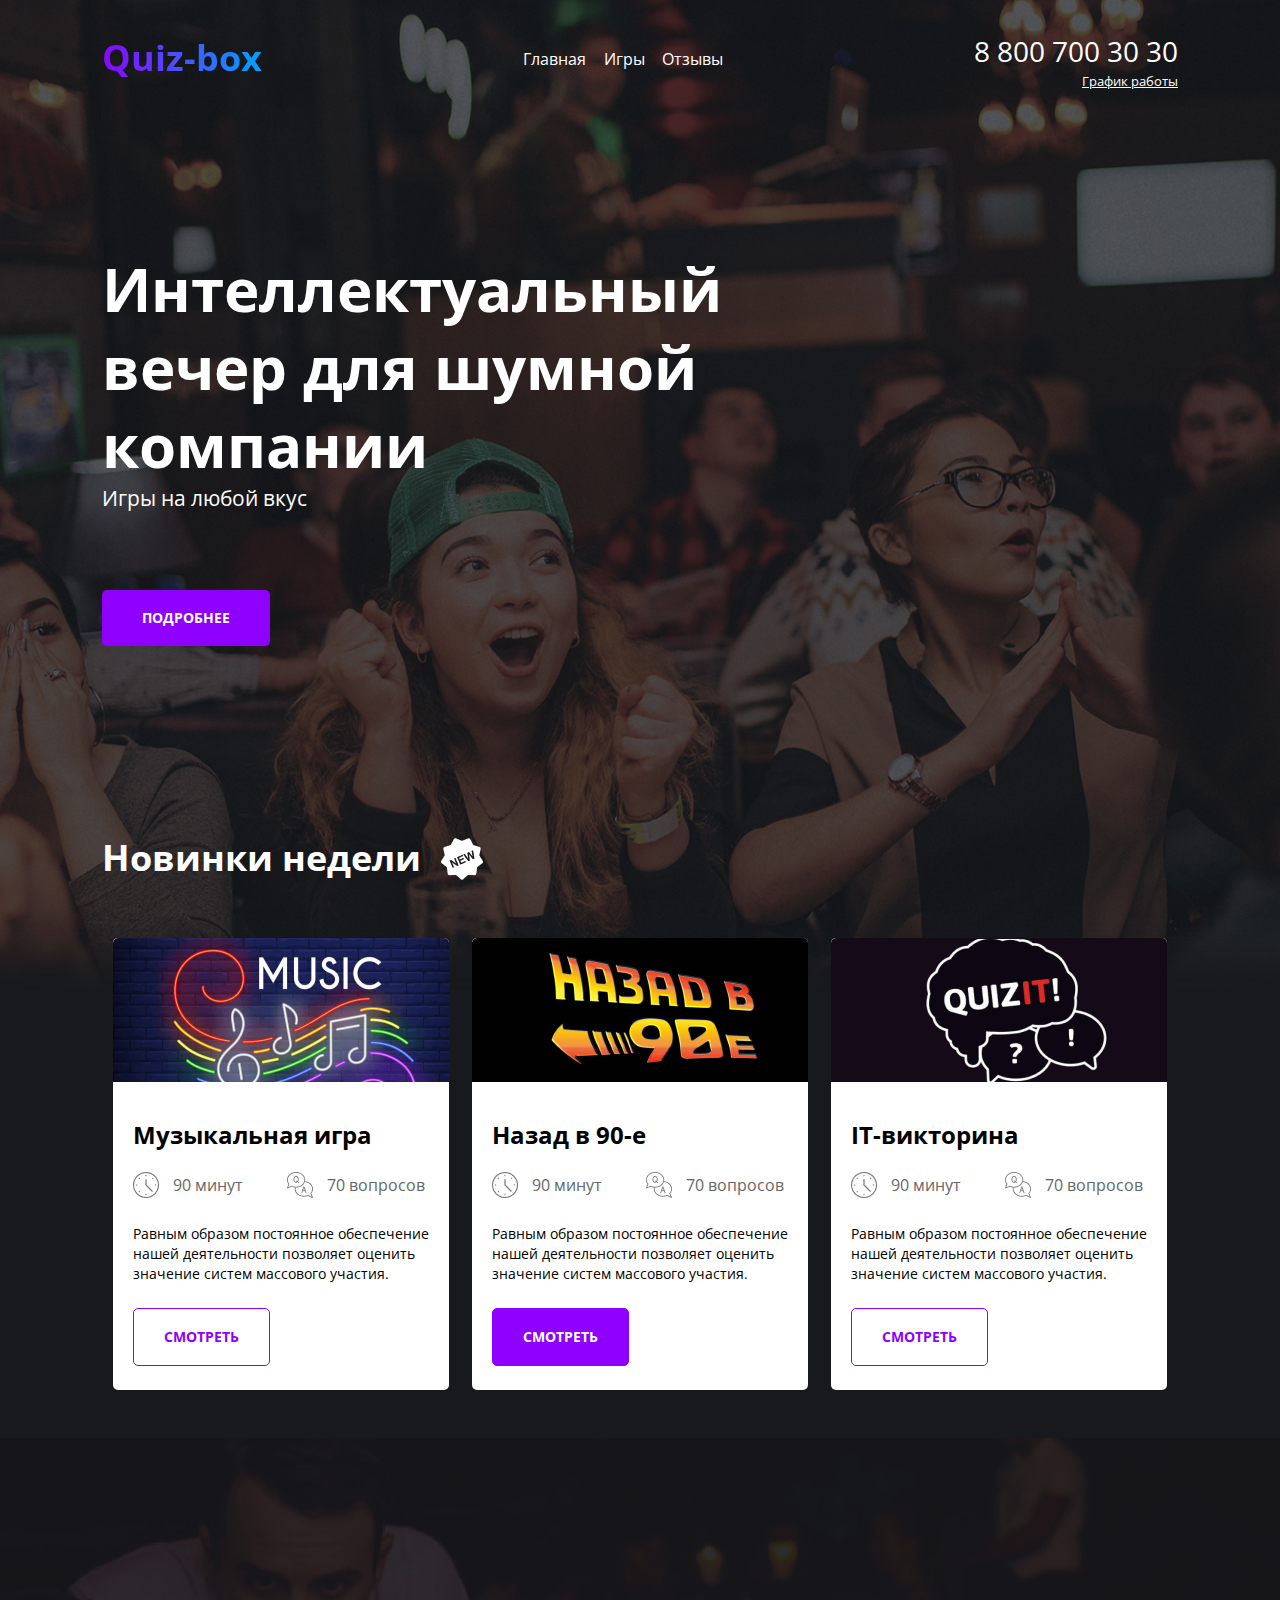
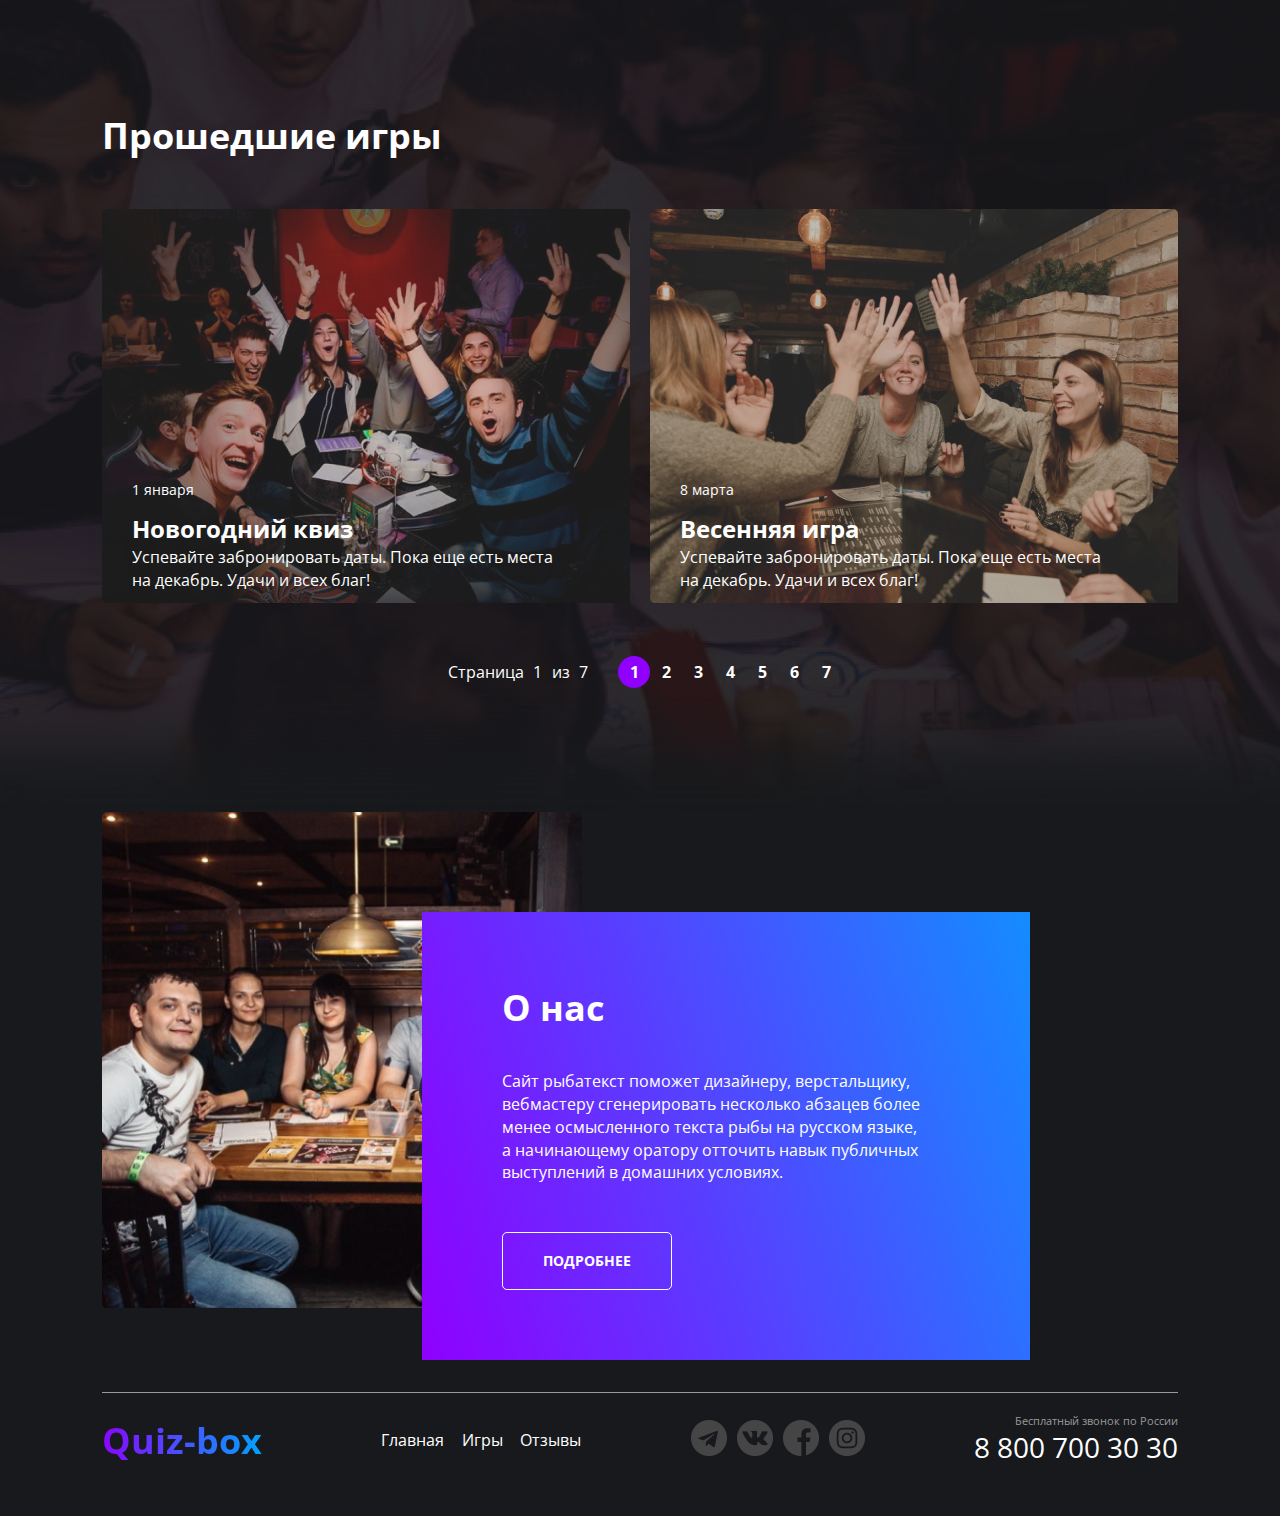
==== main.html @ e692c621 "Add files via upload" ====
<!DOCTYPE html>
<html lang="en">
  <head>
    <meta charset="UTF-8">
    <meta name="viewport" content="width=a, initial-scale=1.0">
    <title>Document</title>
    <link rel="preconnect" href="https://fonts.googleapis.com">
<link rel="preconnect" href="https://fonts.gstatic.com" crossorigin>
<link href="https://fonts.googleapis.com/css2?family=Inter:wght@100;200;300;400;500;600;700;800;900&family=Lora:ital,wght@0,500;0,600;0,700;1,500;1,600;1,700&family=Open+Sans:wght@400;700&display=swap" rel="stylesheet">

    <link rel="stylesheet" href="./style.css">
  </head>
  <body>
    <div class="wrapper main-page-wrapper">
      <div class="container">
      <header class="header">
        <div class="logo">
          <a href="#" class="logo__link">Quiz-box</a>
        </div>
        <nav class="menu">
          <ul class="menu__list">
            <li class="menu__item"><a href="./main.html" class="menu__link" target="_blank">Главная</a></li>
            <li class="menu__item"><a href="./services.html" class="menu__link" target="_blank">Игры</a></li>
            <li class="menu__item"><a href="./reviews.css" class="menu__link">Отзывы</a></li></li>
          </ul>
        </nav>
        <addres class="address">
          <div class="address__phone">
            <a href="tel:+78007003030">8 800 700 30 30</a>
          </div>
          <div class="address__schedule">График работы</div>
        </addres>
      </header>
      <main class="main">
        <section class="primary">
          <h1 class="primary__title">
            Интеллектуальный вечер для шумной компании
          </h1>
          <p class="primary__text">Игры на&nbsp;любой вкус</p>
          <a class="primary__button" href="" target="_blank">Подробнее</a>
        </section>
        <section class="week-new">
          <div class="week-new__title">
            <h2 class="week-new__title-text">Новинки недели</h2>
            <div class="week-new__title-icon"><img src="img/ic1.png" alt="New" /></div>
          </div>
          <ul class="week-new__list">
            <li class="week-new__card">
              <img src="img/music.png" alt="Музыкальная игра" class="week-new__img" />
              <div class="week-new__info">
                <h3 class="week-new__name">Музыкальная игра</h3>
                <div class="week-new__character">
                  <img src="./img/clock.png" alt="time" class="week-new__icon" />
                  <h4 class="week-new__subtitle week-new__time">90 минут</h4>
                </div>
                <div class="week-new__character">
                  <img src="./img/qa.png" alt="question" class="week-new__icon" />
                  <h4 class="week-new__subtitle">70 вопросов</h4>
                </div>
                <p class="week-new__text">
                  Равным образом постоянное обеспечение нашей деятельности
                  позволяет оценить значение систем массового участия.
                </p>
                <a class="card__button">Смотреть</a>
              </div>
            </li>
            <li class="week-new__card">
              <img src="./img/back.png" alt="Назад в&nbsp;90-е" class="week-new__img" />
              <div class="week-new__info">
                <h3 class="week-new__name">Назад в&nbsp;90-е</h3>
                <div class="week-new__character">
                  <img src="./img/clock.png" alt="time" class="week-new__icon" />
                  <h4 class="week-new__subtitle week-new__time">90 минут</h4>
                </div>
                <div class="week-new__character">
                  <img src="./img/qa.png" alt="question" class="week-new__icon" />
                  <h4 class="week-new__subtitle">70 вопросов</h4>
                </div>
                <p class="week-new__text">
                  Равным образом постоянное обеспечение нашей деятельности
                  позволяет оценить значение систем массового участия.
                </p>
                <a class="card__button card_button-full">Смотреть</a>
              </div>
            </li>
            <li class="week-new__card">
              <img src="./img/quize.png" alt="IT-викторина" class="week-new__img" />
              <div class="week-new__info">
                <h3 class="week-new__name">IT-викторина</h3>
                <div class="week-new__character">
                  <img src="./img/clock.png" alt="time" class="week-new__icon" />
                  <h4 class="week-new__subtitle week-new__time">90 минут</h4>
                </div>
                <div class="week-new__character">
                  <img src="./img/qa.png" alt="question" class="week-new__icon" />
                  <h4 class="week-new__subtitle">70 вопросов</h4>
                </div>
                <p class="week-new__text">
                  Равным образом постоянное обеспечение нашей деятельности
                  позволяет оценить значение систем массового участия.
                </p>
                <a class="card__button">Смотреть</a>
              </div>
            </li>
          </ul>
        </section>
        <section class="game">
          <h2 class="game__title">Прошедшие игры</h2>
          <ul class="game__list">
            <li class="game__card">
              <a href=""
                ><img src="./img/newyear.png" alt="Новогодний квиз" class="game__img"
              /></a>
              <div class="game__info">
                <p class="game__date">1 января</p>
                <h3 class="game__card-title">Новогодний квиз</h3>
                <p class="game__text">
                  Успевайте забронировать даты. Пока еще есть места
                  на&nbsp;декабрь. Удачи и&nbsp;всех благ!
                </p>
              </div>
            </li>
            <li class="game__card">
              <a href=""><img src="./img/spring.png" alt="Весенняя игра" class="game__img" /></a>
              <div class="game__info">
                <p class="game__date">8 марта</p>
                <h3 class="game__card-title">Весенняя игра</h3>
                <p class="game__text">
                  Успевайте забронировать даты. Пока еще есть места
                  на&nbsp;декабрь. Удачи и&nbsp;всех благ!
                </p>
              </div>
            </li>
          </ul>
          <div class="paginator">
            <div class="paginator__display">
              Страница <span class="paginator__display-current">1</span>из
              <span class="paginator__display-all">7</span>
            </div>
            <ul class="paginator__list">
              <li class="paginator__item paginator__item--active">
                <a href="" class="paginator__link">1</a>
              </li>
              <li class="paginator__item">
                <a href="" class="paginator__link">2</a>
              </li>
              <li class="paginator__item">
                <a href="" class="paginator__link">3</a>
              </li>
              <li class="paginator__item">
                <a href="" class="paginator__link">4</a>
              </li>
              <li class="paginator__item">
                <a href="" class="paginator__link">5</a>
              </li>
              <li class="paginator__item">
                <a href="" class="paginator__link">6</a>
              </li>
              <li class="paginator__item">
                <a href="" class="paginator__link">7</a>
              </li>
            </ul>
          </div>
        </section>
        <section class="about">
          <img src="./img/about.png" alt="Картинка о нас" class="about_img" />
          <div class="about__description">
            <h2 class="about__title">О&nbsp;нас</h2>
            <p class="about__text">
              Сайт рыбатекст поможет дизайнеру, верстальщику, вебмастеру
              сгенерировать несколько абзацев более менее осмысленного текста рыбы
              на&nbsp;русском языке, а&nbsp;начинающему оратору отточить навык
              публичных выступлений в&nbsp;домашних условиях.
            </p>
            <a class="about__button">Подробнее</a>
          </div>
        </section>
      </main>
        <footer class="footer">
          <div class="footer__border">
          </div>
          <div class="logo">
            <a href="#" class="logo__link">Quiz-box</a>
          </div>
          <nav class="menu__footer">
            <ul class="menu__list">
              <li class="menu__item"><a href="./main.html" class="menu__link" target="_blank">Главная</a></li>
              <li class="menu__item"><a href="./services.html" class="menu__link" target="_blank">Игры</a></li>
              <li class="menu__item"><a href="./reviews.css" class="menu__link">Отзывы</a></li></li>
            </ul>
          </nav>
          <div class="social">
            <ul class="social__list">
              <li class="social__item">
                <a href="" class="social__link"
                  ><img src="./img/tg.png" alt="tg" class="social__img"
                /></a>
              </li>
              <li class="social__item">
                <a href="" class="social__link"
                  ><img src="./img/vk.png" alt="vk" class="social__img"
                /></a>
              </li>
              <li class="social__item">
                <a href="" class="social__link"
                  ><img src="./img/f.png" alt="ok" class="social__img"
                /></a>
              </li>
              <li class="social__link">
                <a href="" class="social__link"
                  ><img src="./img/in.png" alt="youtube" class="social__img"
                /></a>
              </li>
            </ul>
          </div>
          <div class="address">
            <p class="address__call">Бесплатный звонок по&nbsp;России</p>
            <div class="address__phone">
              <a href="tel:+78007003030">8 800 700 30 30</a>
            </div>
          </div>
        </footer>

    </div>
    </div>
  </body>
</html>
---- style.css ----
@import url("./normalize.css");
@import url("./wrapper.css");
@import url("./header.css");
@import url("./main.css");
@import url("./footer.css");
@import url("./services_main.css");
@import url("./reviews.css");
@import url("./hello.css");
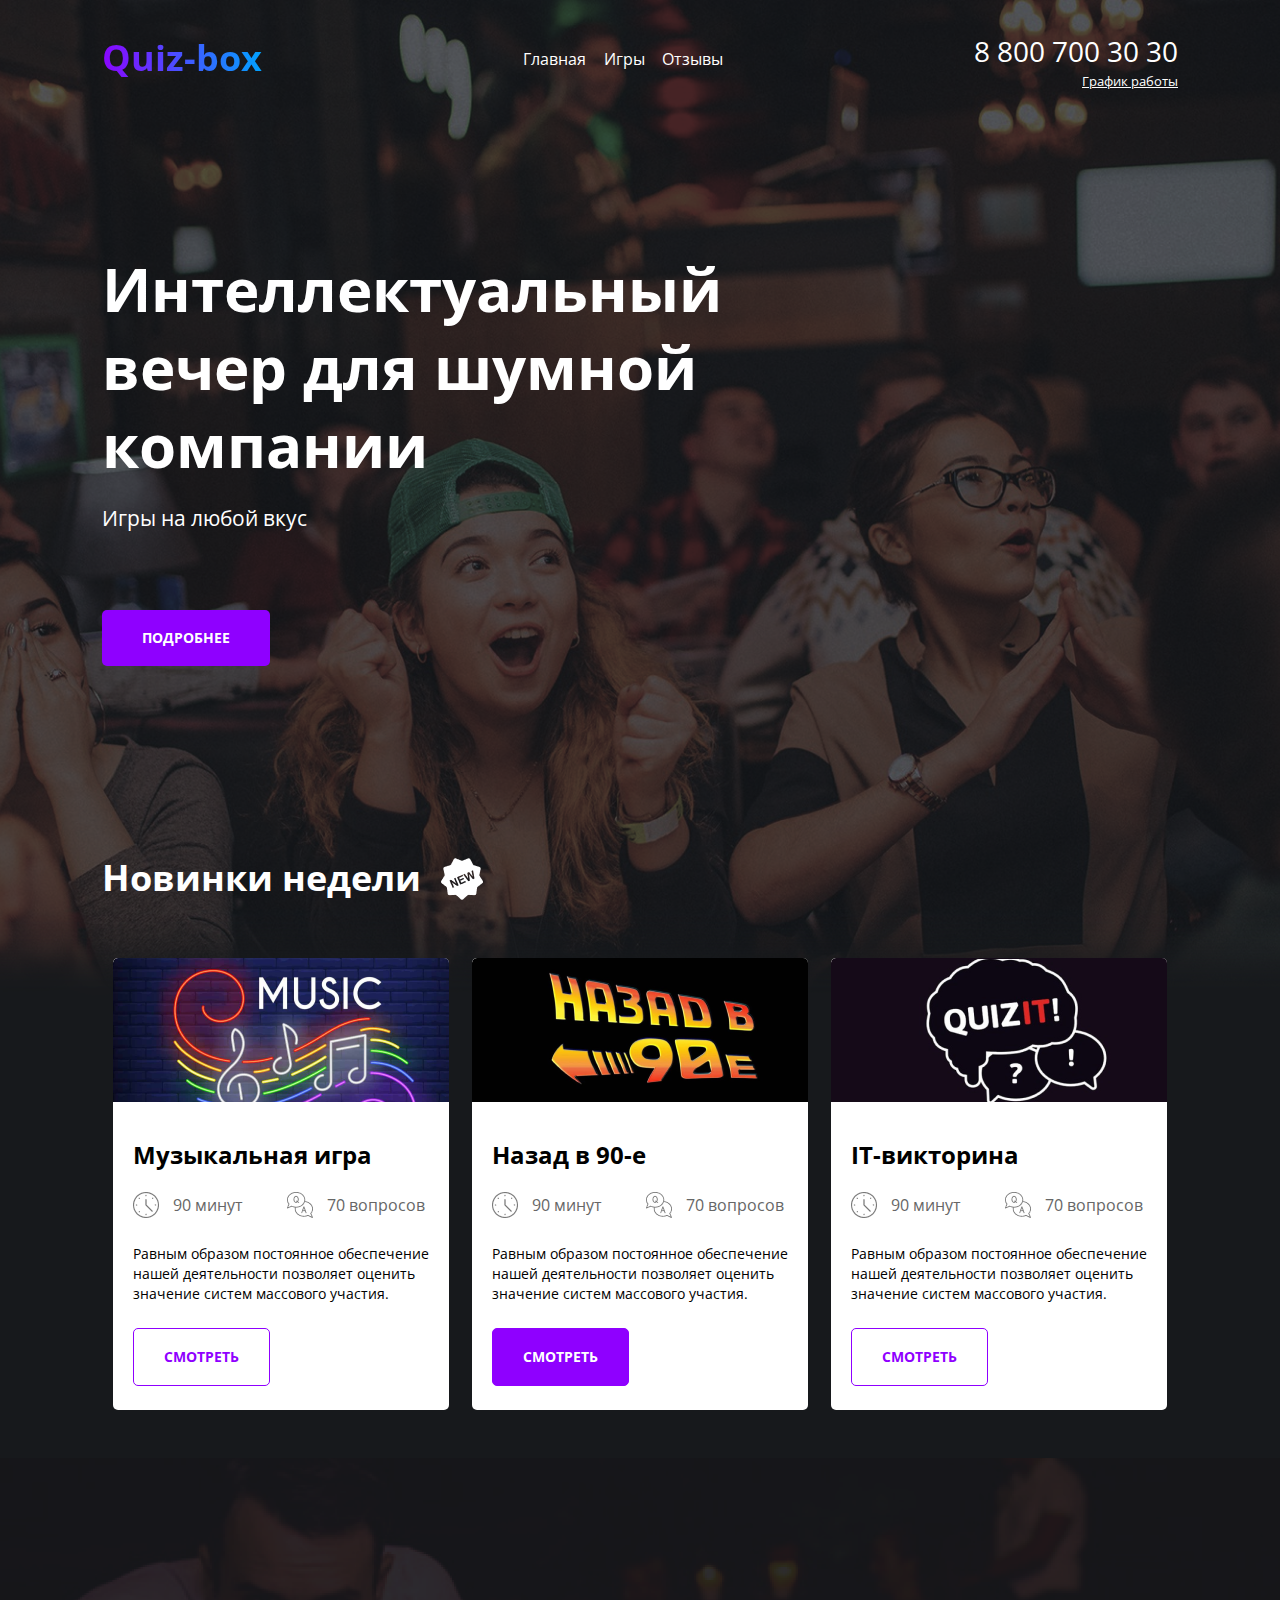
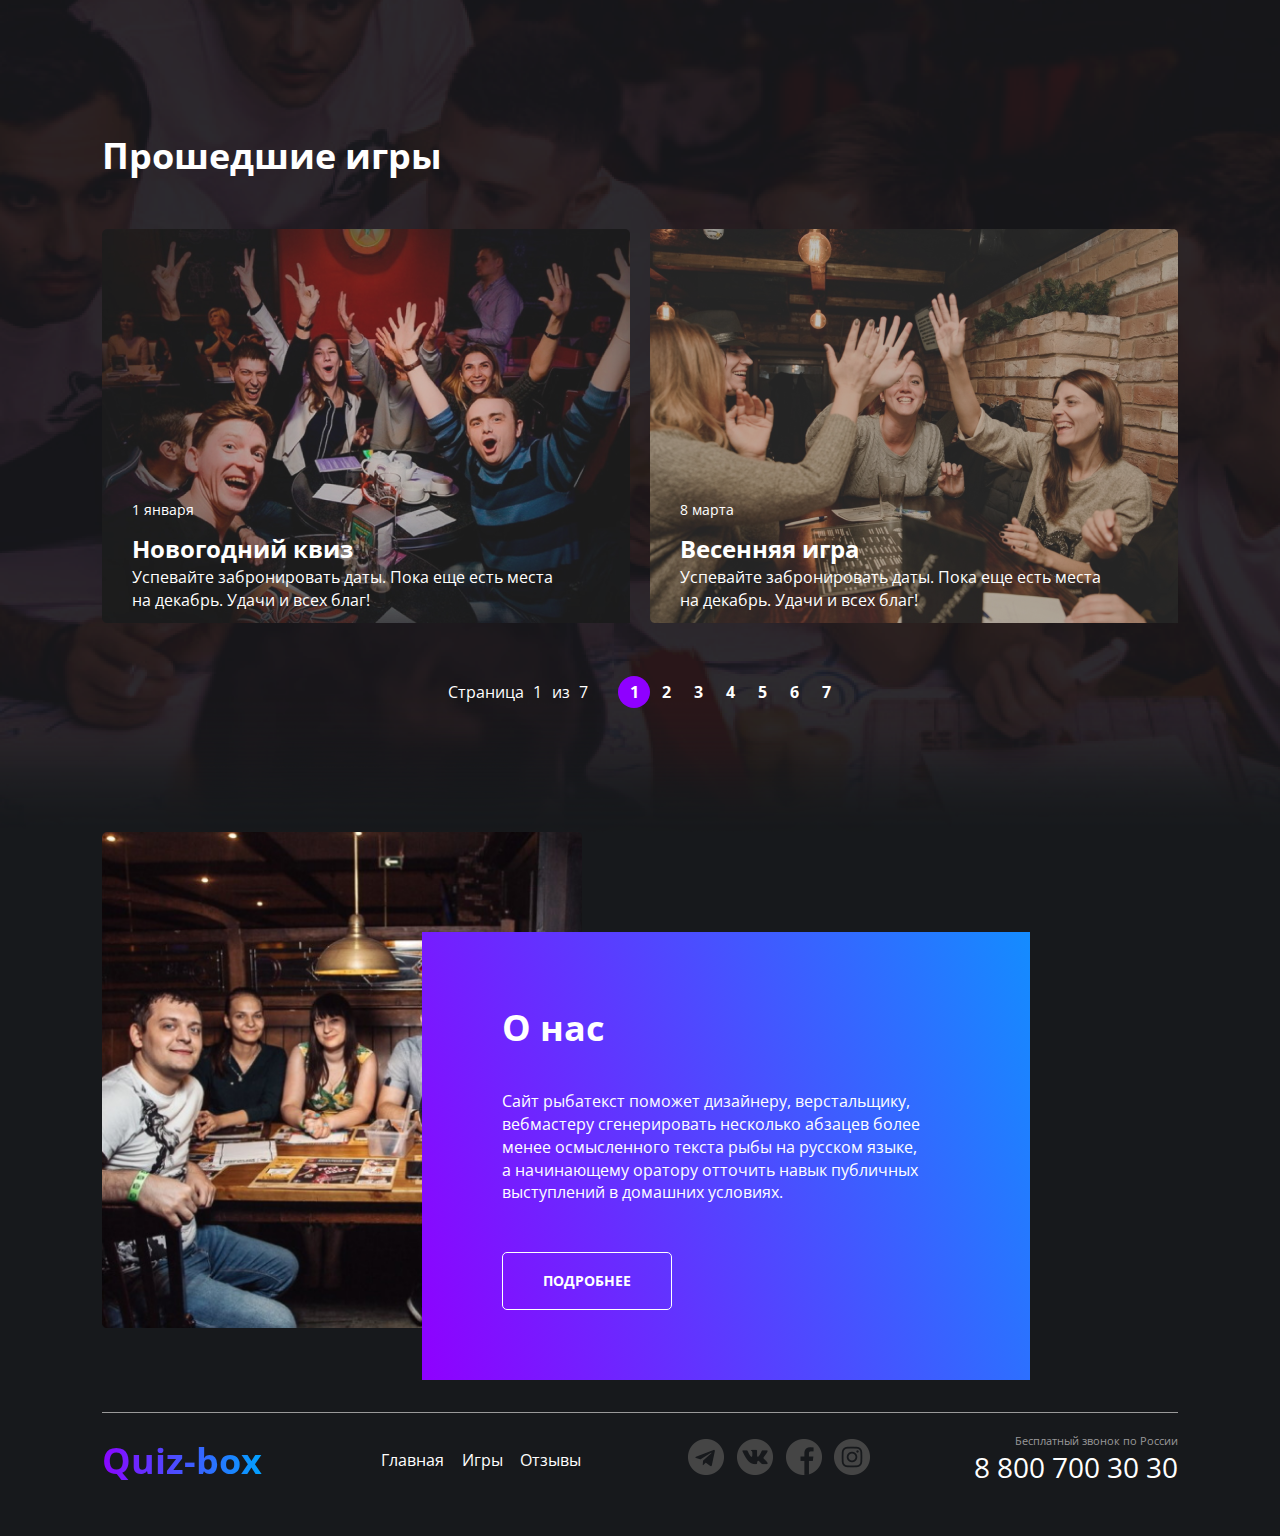
==== commit af909757: "Add files via upload" ====
--- a/main.html
+++ b/main.html
@@ -21,14 +21,24 @@
           <ul class="menu__list">
             <li class="menu__item"><a href="./main.html" class="menu__link" target="_blank">Главная</a></li>
             <li class="menu__item"><a href="./services.html" class="menu__link" target="_blank">Игры</a></li>
-            <li class="menu__item"><a href="./reviews.css" class="menu__link">Отзывы</a></li></li>
+            <li class="menu__item"><a href="./reviews.html" class="menu__link">Отзывы</a></li></li>
           </ul>
         </nav>
         <addres class="address">
           <div class="address__phone">
             <a href="tel:+78007003030">8 800 700 30 30</a>
           </div>
+          <div class="popup">
           <div class="address__schedule">График работы</div>
+          <div class="adreess__popup">
+            <div class="triangle">
+            </div>
+            <div class="rectangle">
+      <p class="data__popup">пн-вс: 09:00-20:00</p>
+      <p class="dinner__popup"> Обед: 14:00-14:30</p>
+            </div>
+          </div>
+        </div>
         </addres>
       </header>
       <main class="main">
@@ -186,30 +196,28 @@
             <ul class="menu__list">
               <li class="menu__item"><a href="./main.html" class="menu__link" target="_blank">Главная</a></li>
               <li class="menu__item"><a href="./services.html" class="menu__link" target="_blank">Игры</a></li>
-              <li class="menu__item"><a href="./reviews.css" class="menu__link">Отзывы</a></li></li>
+              <li class="menu__item"><a href="./reviews.html" class="menu__link">Отзывы</a></li></li>
             </ul>
           </nav>
           <div class="social">
             <ul class="social__list">
               <li class="social__item">
                 <a href="" class="social__link"
-                  ><img src="./img/tg.png" alt="tg" class="social__img"
-                /></a>
+                  >
+                  <div class="social__img tg">
+                  </div></a>
               </li>
               <li class="social__item">
                 <a href="" class="social__link"
-                  ><img src="./img/vk.png" alt="vk" class="social__img"
-                /></a>
+                  > <div class="social__img vk"></div></a>
               </li>
               <li class="social__item">
                 <a href="" class="social__link"
-                  ><img src="./img/f.png" alt="ok" class="social__img"
-                /></a>
+                  ><div class="social__img facebook"></div></a>
               </li>
               <li class="social__link">
                 <a href="" class="social__link"
-                  ><img src="./img/in.png" alt="youtube" class="social__img"
-                /></a>
+                  ><div class="social__img inst"></div></a>
               </li>
             </ul>
           </div>
